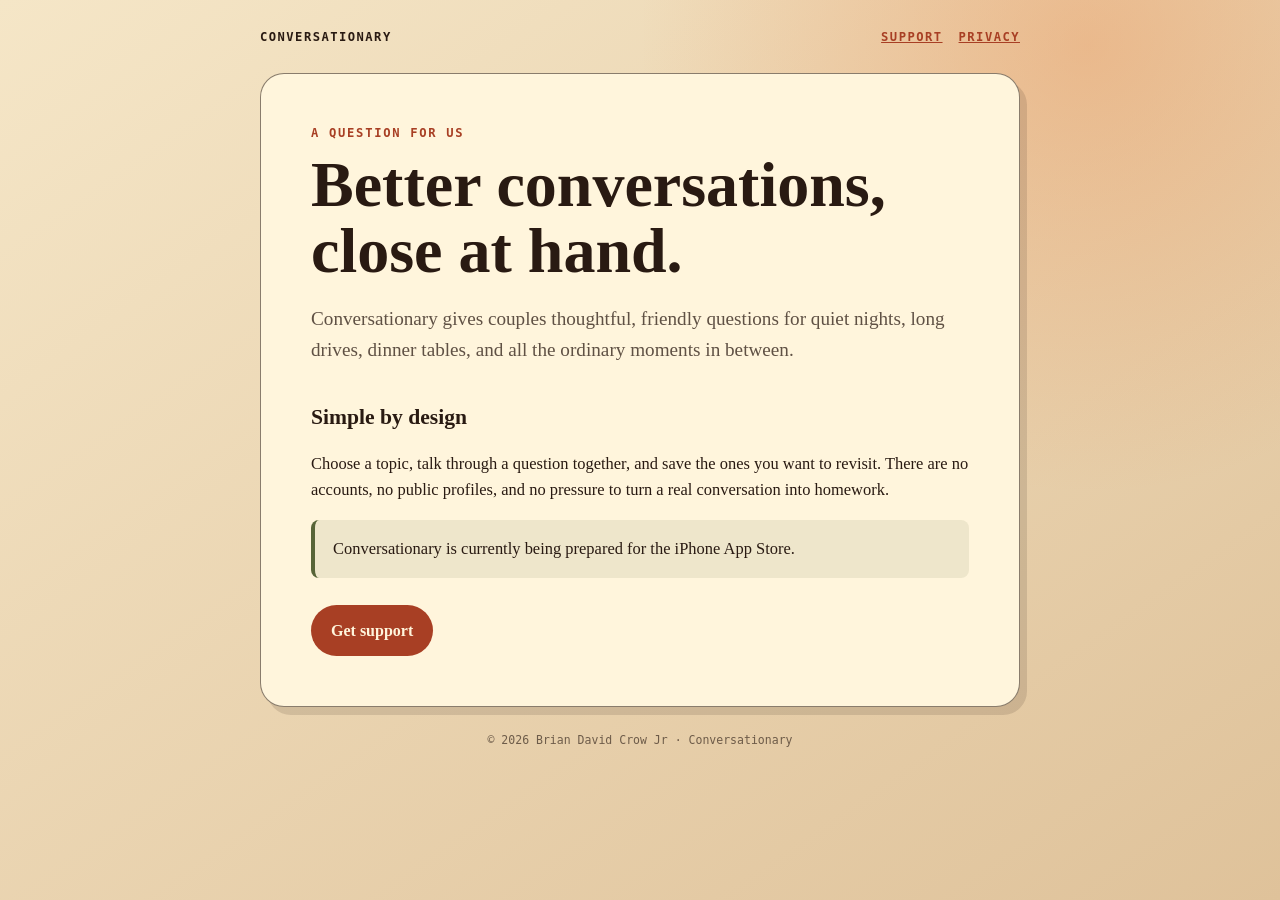
==== index.html @ 42b3b1fd "Publish Conversationary website" ====
<!doctype html>
<html lang="en">
<head>
  <meta charset="utf-8">
  <meta name="viewport" content="width=device-width, initial-scale=1">
  <meta name="description" content="Conversationary is a warm, thoughtful question app for couples.">
  <title>Conversationary</title>
  <link rel="stylesheet" href="styles.css">
</head>
<body>
  <main class="shell">
    <nav aria-label="Main navigation">
      <span>Conversationary</span>
      <span class="links"><a href="support.html">Support</a><a href="privacy.html">Privacy</a></span>
    </nav>

    <article class="card">
      <p class="eyebrow">A question for us</p>
      <h1>Better conversations, close at hand.</h1>
      <p class="lede">Conversationary gives couples thoughtful, friendly questions for quiet nights, long drives, dinner tables, and all the ordinary moments in between.</p>

      <h2>Simple by design</h2>
      <p>Choose a topic, talk through a question together, and save the ones you want to revisit. There are no accounts, no public profiles, and no pressure to turn a real conversation into homework.</p>

      <p class="note">Conversationary is currently being prepared for the iPhone App Store.</p>
      <a class="button" href="support.html">Get support</a>
    </article>

    <footer>© 2026 Brian David Crow Jr · Conversationary</footer>
  </main>
</body>
</html>
---- styles.css ----
:root {
  color-scheme: light;
  --cream: #f5e6c7;
  --paper: #fff5dc;
  --sand: #dfc29a;
  --rust: #a83f24;
  --espresso: #291a12;
  --olive: #576438;
  --blue: #406466;
  --line: rgba(41, 26, 18, 0.2);
}

* {
  box-sizing: border-box;
}

body {
  margin: 0;
  color: var(--espresso);
  background:
    radial-gradient(circle at 85% 5%, rgba(232, 145, 87, 0.42), transparent 28rem),
    linear-gradient(145deg, var(--cream), var(--sand));
  font-family: Georgia, "Times New Roman", serif;
  line-height: 1.6;
  min-height: 100vh;
}

a {
  color: var(--rust);
  font-weight: 700;
}

.shell {
  width: min(760px, calc(100% - 32px));
  margin: 0 auto;
  padding: 28px 0 56px;
}

nav {
  display: flex;
  align-items: center;
  justify-content: space-between;
  gap: 20px;
  margin-bottom: 26px;
  font-family: ui-monospace, SFMono-Regular, Menlo, monospace;
  font-size: 0.76rem;
  font-weight: 800;
  letter-spacing: 0.12em;
  text-transform: uppercase;
}

nav .links {
  display: flex;
  gap: 16px;
}

.card {
  padding: clamp(24px, 6vw, 50px);
  background: var(--paper);
  border: 1px solid rgba(41, 26, 18, 0.55);
  border-radius: 24px;
  box-shadow: 7px 8px 0 rgba(41, 26, 18, 0.13);
}

.eyebrow {
  margin: 0 0 8px;
  color: var(--rust);
  font-family: ui-monospace, SFMono-Regular, Menlo, monospace;
  font-size: 0.76rem;
  font-weight: 800;
  letter-spacing: 0.14em;
  text-transform: uppercase;
}

h1 {
  margin: 0 0 14px;
  font-size: clamp(2.2rem, 8vw, 4rem);
  line-height: 1.04;
}

h2 {
  margin: 34px 0 8px;
  font-size: 1.35rem;
}

p,
li {
  font-size: 1.03rem;
}

.lede {
  color: rgba(41, 26, 18, 0.75);
  font-size: 1.2rem;
}

.note {
  padding: 16px 18px;
  background: rgba(87, 100, 56, 0.1);
  border-left: 4px solid var(--olive);
  border-radius: 8px;
}

.button {
  display: inline-block;
  margin-top: 10px;
  padding: 13px 20px;
  color: var(--paper);
  background: var(--rust);
  border-radius: 999px;
  text-decoration: none;
}

footer {
  margin-top: 24px;
  color: rgba(41, 26, 18, 0.64);
  text-align: center;
  font-family: ui-monospace, SFMono-Regular, Menlo, monospace;
  font-size: 0.72rem;
}

@media (max-width: 520px) {
  nav {
    align-items: flex-start;
    flex-direction: column;
  }
}
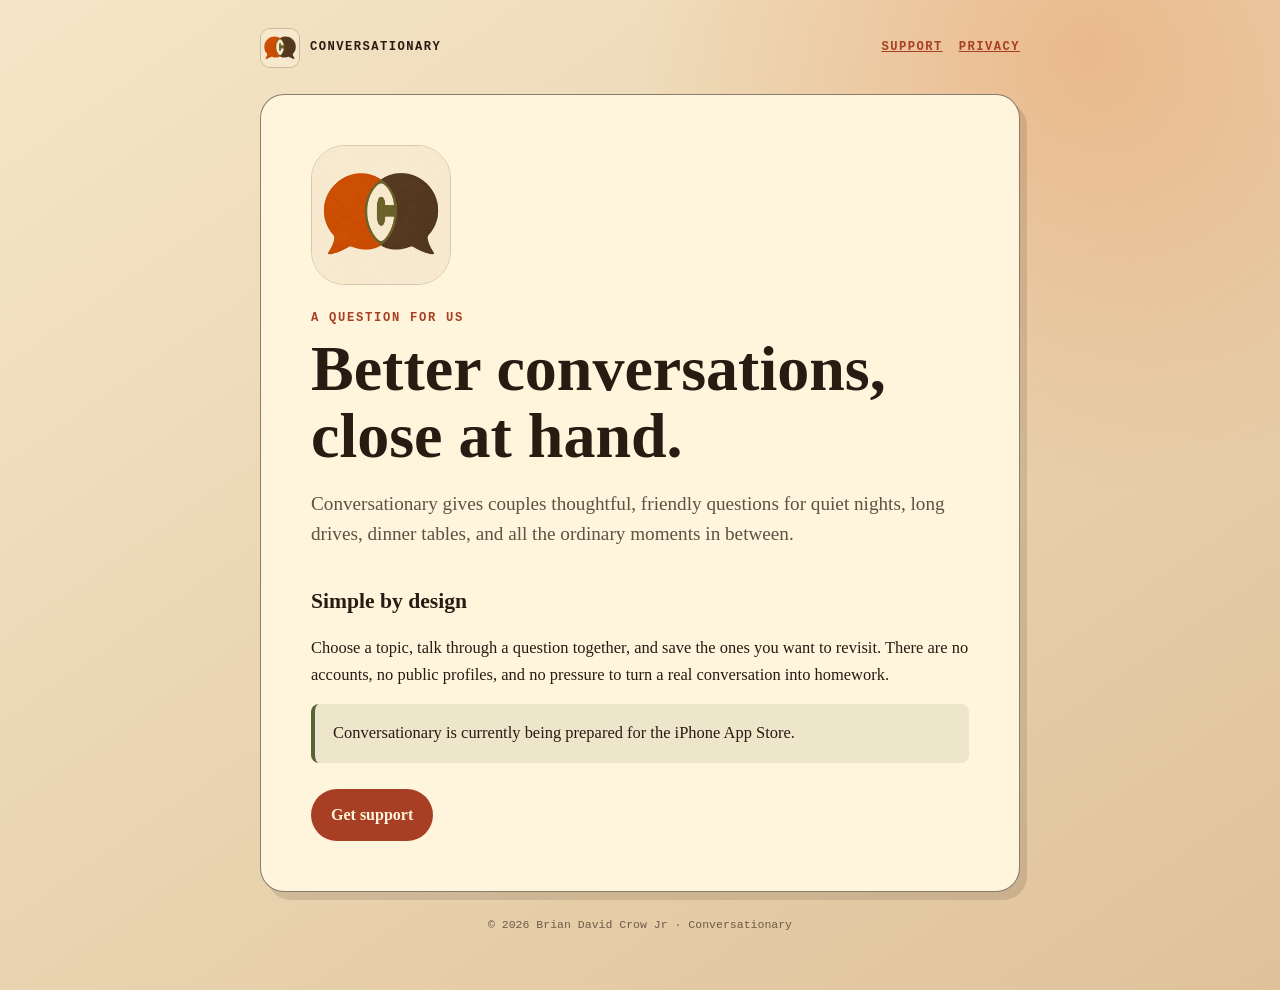
==== commit a9d652c9: "Add new Conversationary brand mark" ====
--- a/index.html
+++ b/index.html
@@ -4,17 +4,23 @@
   <meta charset="utf-8">
   <meta name="viewport" content="width=device-width, initial-scale=1">
   <meta name="description" content="Conversationary is a warm, thoughtful question app for couples.">
+  <meta property="og:title" content="Conversationary">
+  <meta property="og:description" content="Thoughtful questions for better conversations.">
+  <meta property="og:image" content="https://flyinbriancrow.github.io/conversationary-site/assets/social-preview.png">
   <title>Conversationary</title>
+  <link rel="icon" type="image/png" href="assets/favicon.png">
+  <link rel="apple-touch-icon" href="assets/apple-touch-icon.png">
   <link rel="stylesheet" href="styles.css">
 </head>
 <body>
   <main class="shell">
     <nav aria-label="Main navigation">
-      <span>Conversationary</span>
+      <a class="brand-link" href="index.html"><img src="assets/conversationary-logo.png" alt="">Conversationary</a>
       <span class="links"><a href="support.html">Support</a><a href="privacy.html">Privacy</a></span>
     </nav>
 
     <article class="card">
+      <img class="hero-logo" src="assets/conversationary-logo.png" alt="Conversationary logo">
       <p class="eyebrow">A question for us</p>
       <h1>Better conversations, close at hand.</h1>
       <p class="lede">Conversationary gives couples thoughtful, friendly questions for quiet nights, long drives, dinner tables, and all the ordinary moments in between.</p>
--- a/styles.css
+++ b/styles.css
@@ -54,12 +54,36 @@
   gap: 16px;
 }
 
+.brand-link {
+  display: inline-flex;
+  align-items: center;
+  gap: 10px;
+  color: var(--espresso);
+  text-decoration: none;
+}
+
+.brand-link img {
+  width: 40px;
+  height: 40px;
+  border: 1px solid var(--line);
+  border-radius: 10px;
+}
+
 .card {
   padding: clamp(24px, 6vw, 50px);
   background: var(--paper);
   border: 1px solid rgba(41, 26, 18, 0.55);
   border-radius: 24px;
   box-shadow: 7px 8px 0 rgba(41, 26, 18, 0.13);
+}
+
+.hero-logo {
+  display: block;
+  width: clamp(96px, 24vw, 140px);
+  height: auto;
+  margin: 0 0 24px;
+  border: 1px solid var(--line);
+  border-radius: 24%;
 }
 
 .eyebrow {
